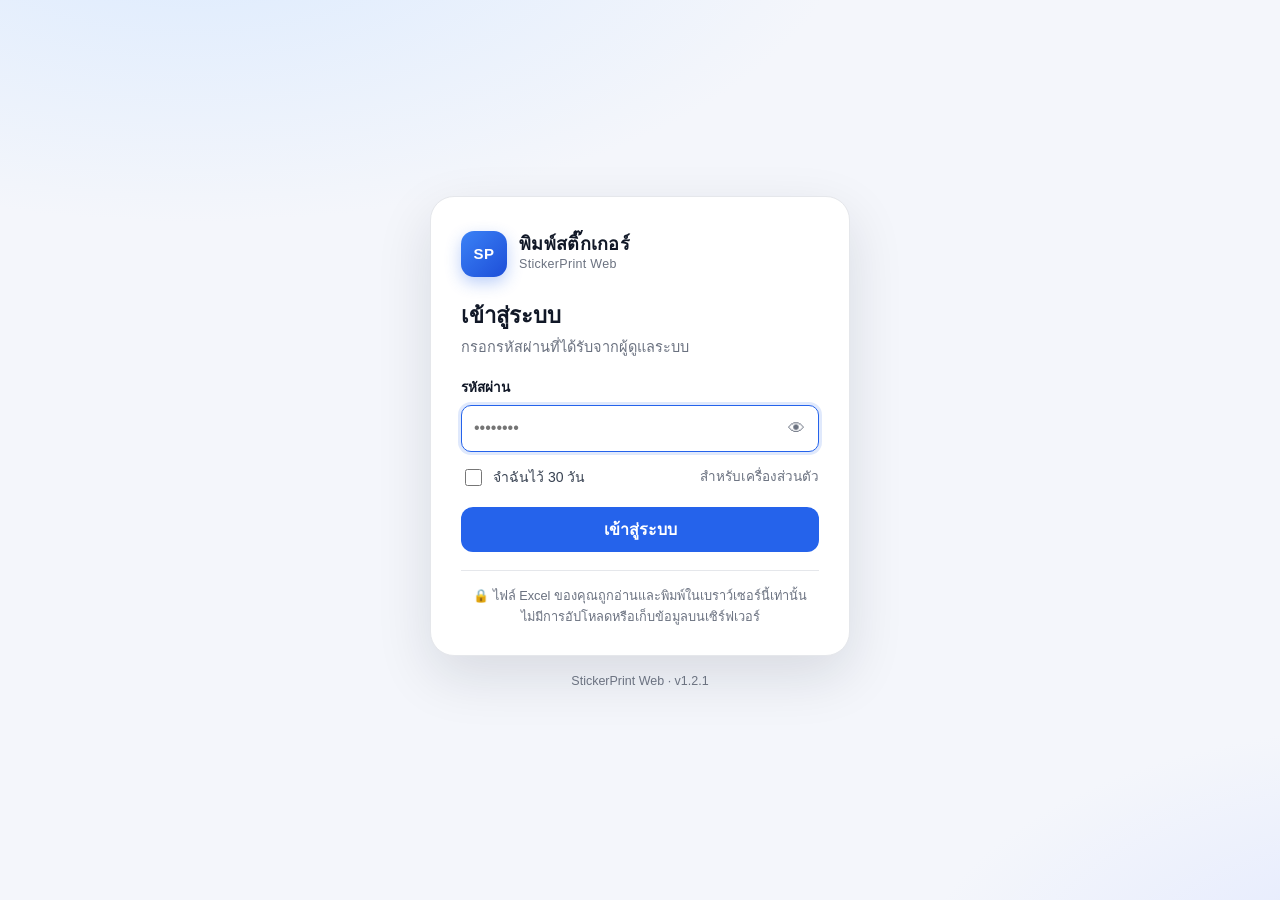
==== web-app/app.html @ 82df8570 "Add web sticker printing app (A4 2x5 film/vision templates) - v1.2.1" ====
<!DOCTYPE html>
<html lang="th">
<head>
<meta charset="UTF-8">
<meta name="viewport" content="width=device-width, initial-scale=1">
<meta name="robots" content="noindex,nofollow">
<meta name="theme-color" content="#2563eb">
<title>พิมพ์สติ๊กเกอร์ — StickerPrint</title>
<link rel="icon" href="data:image/svg+xml,%3Csvg xmlns='http://www.w3.org/2000/svg' viewBox='0 0 64 64'%3E%3Crect width='64' height='64' rx='14' fill='%232563eb'/%3E%3Ctext x='32' y='44' font-family='Tahoma,Arial,sans-serif' font-size='26' font-weight='bold' fill='%23fff' text-anchor='middle'%3ESP%3C/text%3E%3C/svg%3E">
<link rel="stylesheet" href="css/app.css">
<script src="js/config.js"></script>
<script src="js/sha256.js"></script>
<script src="js/auth.js"></script>
<script>
  if (!window.Auth || !window.Auth.isAuthed()) {
    location.replace("login.html");
  }
</script>
</head>
<body>

<header class="topbar">
  <div class="brand">
    <span class="logo">SP</span>
    <span class="brand-text"><b>พิมพ์สติ๊กเกอร์</b><small>StickerPrint</small></span>
  </div>

  <nav class="stepper" aria-label="ขั้นตอนการทำงาน">
    <button class="st is-on" data-go="1" type="button"><span class="c">1</span><span class="lbl">เลือกข้อมูล</span></button>
    <span class="bar" aria-hidden="true"></span>
    <button class="st" data-go="2" type="button" disabled><span class="c">2</span><span class="lbl">เลือกรูปแบบป้าย</span></button>
    <span class="bar" aria-hidden="true"></span>
    <button class="st" data-go="3" type="button" disabled><span class="c">3</span><span class="lbl">พิมพ์</span></button>
  </nav>

  <div class="topbar-actions">
    <button id="btnHelp" class="btn btn-ghost btn-sm" type="button">วิธีใช้</button>
    <button id="btnLogout" class="btn btn-ghost btn-sm" type="button">ออกจากระบบ</button>
  </div>
</header>

<main class="app-main">

  <!-- ============================================================ STEP 1 -->
  <section id="step1" class="step-panel">
    <div class="page-head">
      <h1>ขั้นที่ 1 — เลือกข้อมูลที่จะพิมพ์</h1>
      <p>ลากไฟล์ Excel มาวางได้เลย หรือกดเลือกไฟล์ — ข้อมูลถูกอ่านในเครื่องคุณเท่านั้น ไม่มีการอัปโหลด</p>
    </div>

    <div class="grid2">
      <div class="column">
        <div class="card">
          <h3 class="card-title">1) ไฟล์ข้อมูล</h3>

          <div id="dropZone" class="dropzone" tabindex="0" role="button" aria-label="เลือกไฟล์ Excel">
            <div class="drop-icon" aria-hidden="true">📄</div>
            <div class="drop-big">ลากไฟล์ Excel มาวางตรงนี้</div>
            <div class="drop-small">รองรับ .xls &nbsp;.xlsx &nbsp;.xlsm &nbsp;.csv</div>
            <button id="btnPick" class="btn btn-primary" type="button">เลือกไฟล์…</button>
            <input id="fileInput" type="file" accept=".xls,.xlsx,.xlsm,.csv,.txt" hidden>
          </div>

          <div id="fileLoaded" class="file-loaded hidden">
            <div class="ok-badge" aria-hidden="true">✓</div>
            <div class="file-info">
              <b id="fileName">—</b>
              <span id="fileMeta">—</span>
            </div>
            <button id="btnChangeFile" class="btn btn-outline btn-sm" type="button">เปลี่ยนไฟล์</button>
          </div>

          <div id="sheetRow" class="field-block hidden">
            <label for="sheetSelect">ชีตข้อมูล</label>
            <select id="sheetSelect" class="inp"></select>
          </div>

          <div id="warnId" class="notice warn hidden"></div>
          <div id="parseNote" class="notice info hidden"></div>
          <div id="demoNote" class="notice info hidden">นี่คือ <b>ข้อมูลตัวอย่าง</b> สำหรับลองใช้ — เลือกไฟล์จริงเมื่อพร้อม</div>

          <p class="demo-line"><button id="btnDemo" class="link-btn" type="button">ลองใช้ข้อมูลตัวอย่าง (สมมติ)</button></p>
        </div>

        <div class="card">
          <h3 class="card-title">2) ค้นหาหรือเลือกเฉพาะบางกลุ่ม <small class="muted">(ไม่บังคับ)</small></h3>
          <div class="field-row">
            <input id="searchInput" class="inp grow" type="search" placeholder="พิมพ์ชื่อ เลขบัตร หรือชุมชน…" autocomplete="off">
            <select id="tambonSelect" class="inp">
              <option value="">ทุกตำบล / ชุมชน</option>
            </select>
          </div>
          <div class="count-line">
            <span id="countBadge">ยังไม่มีข้อมูล</span>
            <button id="btnClearFilter" class="link-btn" type="button">ล้างตัวกรอง</button>
          </div>
        </div>
      </div>

      <div class="card table-card">
        <div class="table-head">
          <h3 class="card-title">ตัวอย่างรายชื่อ</h3>
          <span id="tableCount" class="badge">0</span>
        </div>
        <div class="table-wrap">
          <table id="dataTable">
            <thead>
              <tr>
                <th class="w-no">#</th>
                <th>ชื่อ - สกุล</th>
                <th>เลขบัตรประชาชน</th>
                <th>ที่อยู่</th>
                <th>สายตา / คัดกรอง</th>
              </tr>
            </thead>
            <tbody></tbody>
          </table>
        </div>
        <p id="tableNote" class="hint">ข้อมูลจะแสดงหลังเลือกไฟล์</p>
      </div>
    </div>
  </section>

  <!-- ============================================================ STEP 2 -->
  <section id="step2" class="step-panel hidden">
    <div class="page-head">
      <h1>ขั้นที่ 2 — เลือกรูปแบบป้าย</h1>
      <p>เลือกแบบป้ายที่มี แล้วเลือกข้อความที่อยากให้พิมพ์ — พรีวิวทางขวาจะเปลี่ยนตามทันที</p>
    </div>

    <div class="grid2">
      <div class="column">
        <div class="card">
          <h3 class="card-title">1) แบบป้าย</h3>
          <div id="templateList" class="template-list"></div>
        </div>

        <div class="card">
          <h3 class="card-title">2) ข้อความบนป้าย <span id="tokenHint" class="muted small"></span></h3>
          <div id="tokenGrid" class="check-grid">
            <label class="chk"><input type="checkbox" data-token="no" checked><span>ลำดับที่</span></label>
            <label class="chk"><input type="checkbox" data-token="name" checked><span>ชื่อ - สกุล</span></label>
            <label class="chk"><input type="checkbox" data-token="addr" checked><span>ที่อยู่</span></label>
            <label class="chk"><input type="checkbox" data-token="id" checked><span>เลขบัตรประชาชน</span></label>
            <label class="chk"><input type="checkbox" data-token="year"><span>ปีเกิด (พ.ศ.)</span></label>
            <label class="chk"><input type="checkbox" data-token="lens" checked><span>ค่าสายตา</span></label>
          </div>
          <div id="tokenNote" class="notice info hidden">แม่แบบสำเร็จรูปนี้กำหนดข้อความและตำแหน่งไว้แล้ว — ใช้ปุ่ม “ตั้งค่ากระดาษเอง” หากต้องการแบบอิสระ</div>

          <div id="logoBar" class="logo-bar hidden">
            <div class="logo-thumb"><img id="logoThumb" alt="โลโก้บนป้าย"></div>
            <div class="logo-info">
              <b>โลโก้บนป้าย</b>
              <span id="logoState">รูปเริ่มต้นของโปรแกรม</span>
            </div>
            <div class="logo-actions">
              <button id="btnLogoPick" class="btn btn-outline btn-sm" type="button">เปลี่ยนโลโก้…</button>
              <button id="btnLogoReset" class="btn btn-ghost btn-sm" type="button">คืนค่าเดิม</button>
            </div>
            <input id="logoInput" type="file" accept="image/*" hidden>
          </div>
        </div>

        <details class="card settings-card" id="customSettings">
          <summary>ตั้งค่ากระดาษเอง</summary>
          <div class="settings-grid">
            <label>กระดาษ
              <select id="optPaper" class="inp">
                <option value="a4">A4 (210 × 297 มม.)</option>
                <option value="a5">A5 (148 × 210 มม.)</option>
                <option value="a3">A3 (297 × 420 มม.)</option>
                <option value="letter">Letter (216 × 279 มม.)</option>
              </select>
            </label>
            <label>แนวกระดาษ
              <select id="optLandscape" class="inp">
                <option value="0">แนวตั้ง</option>
                <option value="1">แนวนอน</option>
              </select>
            </label>
            <label>ขอบซ้าย-ขวา (มม.)
              <input id="optMarginX" class="inp" type="number" min="0" max="50" step="0.1" value="10">
            </label>
            <label>ขอบบน-ล่าง (มม.)
              <input id="optMarginY" class="inp" type="number" min="0" max="50" step="0.1" value="10">
            </label>
            <label>คอลัมน์
              <input id="optCols" class="inp" type="number" min="1" max="8" step="1" value="3">
            </label>
            <label>แถว
              <input id="optRows" class="inp" type="number" min="1" max="20" step="1" value="8">
            </label>
            <label>ระยะห่างแนวนอน (มม.)
              <input id="optGapX" class="inp" type="number" min="0" max="20" step="0.1" value="3">
            </label>
            <label>ระยะห่างแนวตั้ง (มม.)
              <input id="optGapY" class="inp" type="number" min="0" max="20" step="0.1" value="3">
            </label>
            <label>ฟอนต์
              <select id="optFont" class="inp">
                <option value="Tahoma">Tahoma</option>
                <option value="Leelawadee UI">Leelawadee UI</option>
                <option value="TH Sarabun New">TH Sarabun New</option>
                <option value="Angsana New">Angsana New</option>
                <option value="Noto Sans Thai">Noto Sans Thai</option>
                <option value="Arial">Arial</option>
              </select>
            </label>
            <label>ขนาดตัวอักษร (pt)
              <input id="optFontSize" class="inp" type="number" min="4" max="30" step="0.5" value="10">
            </label>
            <label>จัดตำแหน่ง
              <select id="optAlign" class="inp">
                <option value="Left">ชิดซ้าย</option>
                <option value="Center">กึ่งกลาง</option>
                <option value="Right">ชิดขวา</option>
              </select>
            </label>
            <label class="chk-inline"><input id="optBorders" type="checkbox" checked> เส้นกรอบป้าย</label>
            <label class="chk-inline"><input id="optRestart" type="checkbox"> เริ่มเลขใหม่ทุกหน้า</label>
          </div>
          <p class="hint">แบบป้าย “ตั้งค่าเอง” ใช้ค่าจากช่องเหล่านี้ — ขยับตำแหน่งทั้งแผ่นได้ในขั้นที่ 3</p>
        </details>
      </div>

      <div class="card preview-card">
        <div class="table-head">
          <h3 class="card-title">ตัวอย่างหน้ากระดาษ</h3>
          <span id="specBadge" class="badge"></span>
        </div>
        <div class="preview-stage" id="previewStage">
          <div class="preview-empty">เลือกไฟล์ข้อมูลก่อนเพื่อดูตัวอย่าง</div>
        </div>
        <div class="pager">
          <button id="btnPrevPage" class="btn btn-outline btn-sm" type="button">◀ ก่อนหน้า</button>
          <span id="pageLabel">หน้า 0 / 0</span>
          <button id="btnNextPage" class="btn btn-outline btn-sm" type="button">ถัดไป ▶</button>
        </div>
      </div>
    </div>
  </section>

  <!-- ============================================================ STEP 3 -->
  <section id="step3" class="step-panel hidden">
    <div class="page-head">
      <h1>ขั้นที่ 3 — พิมพ์</h1>
      <p>แนะนำให้ทดลองพิมพ์หน้าแรก 1 แผ่น เพื่อดูว่าป้ายตรงกับกระดาษ แล้วค่อยพิมพ์ทั้งหมด</p>
    </div>

    <div class="summary-grid">
      <div class="sum-tile"><b id="sumLabels">0</b><span>ป้ายทั้งหมด</span></div>
      <div class="sum-tile"><b id="sumPages">0</b><span>หน้ากระดาษ</span></div>
      <div class="sum-tile"><b id="sumMode" class="sum-mode">—</b><span>แบบป้าย</span></div>
    </div>

    <div class="print-actions">
      <button id="btnTrial" class="action-card" type="button">
        <span class="ico" aria-hidden="true">🖨</span>
        <span class="action-text"><b>ทดลองพิมพ์ 1 หน้า</b><small>เช็กตำแหน่งก่อนพิมพ์จริง ประหยัดป้าย</small></span>
      </button>
      <button id="btnPrintAll" class="action-card primary" type="button">
        <span class="ico" aria-hidden="true">🖨</span>
        <span class="action-text"><b id="printAllLabel">พิมพ์ทั้งหมด</b><small>พิมพ์สติ๊กเกอร์ทั้งงาน</small></span>
      </button>
      <button id="btnPdf" class="action-card" type="button">
        <span class="ico" aria-hidden="true">📄</span>
        <span class="action-text"><b>บันทึกเป็น PDF</b><small>เก็บไว้พิมพ์ทีหลังได้</small></span>
      </button>
      <button id="btnPng" class="action-card" type="button">
        <span class="ico" aria-hidden="true">🖼</span>
        <span class="action-text"><b>บันทึกภาพ PNG</b><small>เฉพาะหน้าที่กำลังดู (300 dpi)</small></span>
      </button>
    </div>

    <div class="card checklist">
      <div class="check-row"><span class="dot ok" id="checkData">✓</span><span>เลือกข้อมูลแล้ว</span></div>
      <div class="check-row"><span class="dot ok" id="checkTpl">✓</span><span>เลือกรูปแบบป้ายแล้ว</span></div>
      <div class="check-row"><span class="dot" id="checkTrial"></span><span id="checkTrialText">ยังไม่ได้ทดลองพิมพ์หน้าแรก</span></div>
      <p class="hint" id="trialHint">💡 แนะนำให้กดทดลองพิมพ์ก่อน 1 แผ่น เพื่อกันป้ายเปลืองทั้งงาน</p>
    </div>

    <details class="card">
      <summary>ป้ายไม่ตรงกระดาษ? ปรับตำแหน่งทั้งแผ่น</summary>
      <p class="hint">กดลูกศรเพื่อขยับทั้งแผ่นทีละ 0.5 มม. ค่านี้จะถูกจำไว้ในเบราว์เซอร์นี้ให้ครั้งต่อไป</p>
      <div class="nudge">
        <span></span><button class="nudge-btn" data-dx="0" data-dy="-0.5" type="button" aria-label="ขยับขึ้น">▲</button><span></span>
        <button class="nudge-btn" data-dx="-0.5" data-dy="0" type="button" aria-label="ขยับซ้าย">◀</button>
        <div class="nudge-mid" id="nudgeValue">ตำแหน่งปกติ</div>
        <button class="nudge-btn" data-dx="0.5" data-dy="0" type="button" aria-label="ขยับขวา">▶</button>
        <span></span><button class="nudge-btn" data-dx="0" data-dy="0.5" type="button" aria-label="ขยับลง">▼</button><span></span>
      </div>
      <div class="field-row"><button id="btnNudgeReset" class="btn btn-outline btn-sm" type="button">คืนค่าเดิม</button></div>
    </details>

    <div class="notice warn">
      <b>ก่อนกดพิมพ์:</b> ในหน้าต่างพิมพ์ของเบราว์เซอร์ ให้เลือกเครื่องพิมพ์, ตั้ง <b>Margins = None</b> และปิด <b>Headers and footers</b> — ขนาดกระดาษจะถูกกำหนดให้อัตโนมัติ
    </div>
  </section>

</main>

<footer class="app-footer">
  <div class="foot-note" id="footNote">ขั้นที่ 1 จาก 3</div>
  <div class="foot-nav">
    <button id="btnBack" class="btn btn-outline" type="button" disabled>← ย้อนกลับ</button>
    <button id="btnNext" class="btn btn-primary" type="button" disabled>ถัดไป →</button>
  </div>
</footer>

<div id="printRoot" aria-hidden="true"></div>

<div id="busy" class="busy hidden" role="status" aria-live="polite">
  <div class="busy-card">
    <div class="spinner" aria-hidden="true"></div>
    <b id="busyTitle">กำลังทำงาน…</b>
    <span id="busyText"></span>
  </div>
</div>

<div id="toast" class="toast" role="status" aria-live="polite"></div>

<dialog id="helpDialog" class="help-dialog">
  <div class="help-head">
    <h2>วิธีใช้แบบเร็ว</h2>
    <button id="btnCloseHelp" class="btn btn-ghost btn-sm" type="button">ปิด</button>
  </div>
  <div class="help-body">
    <ol>
      <li><b>เลือกไฟล์</b> — ลากไฟล์ .xls / .xlsx / .xlsm / .csv มาวาง หรือกด “เลือกไฟล์…” (ข้อมูลอยู่ในเครื่อง ไม่ถูกส่งขึ้นเว็บ)</li>
      <li><b>เลือกแบบป้าย</b> — “ติดซองฟิล์ม A4 2×5” สำหรับข้อมูลทั่วไป หรือ “ผลตรวจสายตา A4 2×5” สำหรับไฟล์ผลตรวจวัดสายตา</li>
      <li><b>ทดลองพิมพ์ 1 หน้า</b> — เช็กว่าป้ายตรงกรอบกระดาษ ถ้าไม่ตรงใช้ปุ่มลูกศรขยับทีละ 0.5 มม.</li>
      <li><b>พิมพ์ทั้งหมด</b> — หรือบันทึกเป็น PDF / PNG เก็บไว้ก่อนก็ได้</li>
    </ol>
    <p class="hint">ในหน้าต่างพิมพ์: เลือกเครื่องพิมพ์, Margins = None, ปิด Headers and footers, Scale = 100%</p>
    <p class="hint">ไฟล์ Excel ไม่ถูกอัปโหลด — ทุกอย่างทำงานในเบราว์เซอร์ของคุณ</p>
  </div>
</dialog>

<style id="printPageStyle"></style>

<script src="libs/xlsx.full.min.js"></script>
<script src="js/templates.js"></script>
<script src="js/fields.js"></script>
<script src="js/spreadsheet.js"></script>
<script src="js/renderer.js"></script>
<script src="js/pdf.js"></script>
<script src="js/app.js"></script>
</body>
</html>
---- web-app/css/app.css ----
/* =========================================================
   StickerPrint Web — สไตล์หลัก
   ========================================================= */
:root{
  --bg:#f4f6fb;
  --card:#ffffff;
  --ink:#111827;
  --body:#374151;
  --muted:#6b7280;
  --accent:#2563eb;
  --accent-d:#1d4ed8;
  --accent-soft:#eff6ff;
  --line:#e5e7eb;
  --ok:#059669;
  --ok-soft:#ecfdf5;
  --warn:#b45309;
  --warn-soft:#fffbeb;
  --danger:#dc2626;
  --danger-soft:#fef2f2;
  --shadow:0 10px 30px rgba(15,23,42,.08);
}
*{box-sizing:border-box}
html,body{margin:0;padding:0}
body{
  background:var(--bg);
  color:var(--body);
  font-family:'Leelawadee UI','Segoe UI',Tahoma,'Noto Sans Thai',sans-serif;
  font-size:16px;
  line-height:1.55;
  min-height:100vh;
  display:flex;
  flex-direction:column;
}
button,input,select,textarea{font:inherit}
button{cursor:pointer}
img{max-width:100%}
.hidden{display:none !important}

/* ---------- buttons ---------- */
.btn{
  display:inline-flex; align-items:center; justify-content:center; gap:8px;
  border:none; border-radius:11px; padding:11px 18px;
  font-weight:700; font-size:15.5px; line-height:1.2;
  transition:background .15s, border-color .15s, color .15s, transform .05s;
  white-space:nowrap;
}
.btn:active{transform:translateY(1px)}
.btn:disabled{opacity:.45; cursor:not-allowed}
.btn-primary{background:var(--accent); color:#fff}
.btn-primary:hover:not(:disabled){background:var(--accent-d)}
.btn-outline{background:#fff; color:var(--ink); border:1px solid #cbd5e1}
.btn-outline:hover:not(:disabled){background:#f8fafc}
.btn-ghost{background:transparent; color:var(--muted)}
.btn-ghost:hover:not(:disabled){background:#f1f5f9; color:var(--ink)}
.btn-sm{padding:8px 12px; font-size:14px; border-radius:9px}
.link-btn{background:none; border:none; color:var(--accent); font-weight:700; padding:0; font-size:14.5px}
.link-btn:hover{text-decoration:underline}

/* ---------- topbar ---------- */
.topbar{
  position:sticky; top:0; z-index:40;
  background:rgba(255,255,255,.96);
  backdrop-filter:blur(10px);
  border-bottom:1px solid var(--line);
  padding:12px 26px;
  display:flex; align-items:center; gap:24px; flex-wrap:wrap;
}
.brand{display:flex; align-items:center; gap:11px; margin-right:auto; color:var(--ink)}
.brand .logo{
  width:38px; height:38px; border-radius:11px;
  background:linear-gradient(135deg,#3b82f6,#1d4ed8);
  color:#fff; font-size:13px; font-weight:800; letter-spacing:.5px;
  display:flex; align-items:center; justify-content:center;
  box-shadow:0 4px 12px rgba(37,99,235,.28);
}
.brand-text{display:flex; flex-direction:column; line-height:1.15}
.brand-text b{font-size:16px}
.brand-text small{color:var(--muted); font-size:11.5px; letter-spacing:.4px}
.stepper{display:flex; align-items:center; gap:8px}
.st{
  display:flex; align-items:center; gap:8px;
  background:none; border:none; padding:6px 4px;
  color:var(--muted); font-weight:700; border-radius:9px;
}
.st:disabled{opacity:.5; cursor:not-allowed}
.st .c{
  width:30px; height:30px; border-radius:50%;
  border:2px solid #cbd5e1; display:flex; align-items:center; justify-content:center;
  font-size:14px; font-weight:800; color:var(--muted); flex:none;
  transition:.15s;
}
.st.is-on{color:var(--ink)}
.st.is-on .c{border-color:var(--accent); background:var(--accent); color:#fff}
.st.is-done .c{border-color:var(--ok); background:var(--ok); color:#fff}
.bar{width:30px; height:2px; background:#cbd5e1; border-radius:2px}
.topbar-actions{display:flex; gap:4px}

/* ---------- layout ---------- */
.app-main{
  width:100%; max-width:1180px;
  margin:0 auto;
  padding:26px 20px 130px;
  flex:1;
}
.page-head{margin:0 0 22px}
.page-head h1{font-size:25px; line-height:1.3; color:var(--ink); margin:0 0 4px}
.page-head p{margin:0; color:var(--muted); font-size:15.5px}
.grid2{display:grid; grid-template-columns:minmax(330px,430px) minmax(0,1fr); gap:20px; align-items:start}
.column{display:flex; flex-direction:column; gap:18px; min-width:0}
.card{
  background:var(--card); border:1px solid var(--line);
  border-radius:16px; padding:20px; min-width:0;
}
.card-title{font-size:16.5px; color:var(--ink); margin:0 0 14px; font-weight:700}
.muted{color:var(--muted); font-weight:400}
.small{font-size:13.5px}
.hint{color:var(--muted); font-size:14px; margin:12px 0 0}
.badge{
  display:inline-flex; align-items:center; gap:5px;
  background:var(--accent-soft); color:var(--accent);
  font-size:12.5px; font-weight:700; padding:4px 10px; border-radius:999px;
  white-space:nowrap;
}

/* ---------- step 1 ---------- */
.dropzone{
  border:2px dashed #93c5fd; border-radius:14px;
  background:var(--accent-soft);
  padding:26px 18px; text-align:center;
  transition:background .15s, border-color .15s;
  outline:none;
}
.dropzone:hover,.dropzone:focus-visible,.dropzone.is-hot{border-color:var(--accent); background:#e0edff}
.drop-icon{font-size:30px; line-height:1; margin-bottom:8px}
.drop-big{font-size:17px; font-weight:800; color:var(--ink); margin-bottom:2px}
.drop-small{font-size:13.5px; color:var(--muted); margin-bottom:14px}
.file-loaded{
  display:flex; align-items:center; gap:13px;
  background:var(--ok-soft); border:1px solid #a7f3d0;
  border-radius:14px; padding:14px 15px;
}
.ok-badge{
  width:38px; height:38px; border-radius:50%; flex:none;
  background:var(--ok); color:#fff; font-weight:800;
  display:flex; align-items:center; justify-content:center;
}
.file-info{flex:1; min-width:0; display:flex; flex-direction:column; line-height:1.35}
.file-info b{color:var(--ink); overflow-wrap:anywhere}
.file-info span{color:var(--muted); font-size:13.5px}
.field-block{margin-top:14px}
.field-block label{display:block; font-size:13.5px; font-weight:700; color:var(--ink); margin-bottom:5px}
.field-row{display:flex; gap:10px; flex-wrap:wrap; align-items:center}
.inp{
  width:100%; border:1px solid #cbd5e1; border-radius:10px;
  padding:10px 12px; background:#fff; color:var(--ink); min-width:0;
  outline:none; transition:border-color .15s, box-shadow .15s;
}
.inp:focus{border-color:var(--accent); box-shadow:0 0 0 3px rgba(37,99,235,.14)}
.field-row .inp.grow{flex:1; min-width:180px}
.field-row select.inp{width:auto; min-width:150px}
.notice{
  border-radius:12px; padding:11px 14px; font-size:14.5px;
  margin-top:14px; line-height:1.5;
}
.notice.warn{background:var(--warn-soft); border:1px solid #fde68a; color:#78350f}
.notice.info{background:var(--accent-soft); border:1px solid #bfdbfe; color:#1e3a8a}
.notice.error{background:var(--danger-soft); border:1px solid #fecaca; color:#991b1b}
.demo-line{margin:12px 0 0; text-align:center}
.count-line{display:flex; justify-content:space-between; align-items:center; gap:12px; margin-top:13px; color:var(--muted); font-size:14px}
.table-card{display:flex; flex-direction:column; min-height:520px}
.table-head{display:flex; align-items:center; justify-content:space-between; gap:12px; margin-bottom:10px}
.table-head .card-title{margin:0}
.table-wrap{flex:1; overflow:auto; max-height:560px; border-radius:10px; border:1px solid #f1f5f9}
table{width:100%; border-collapse:collapse; font-size:14.5px}
thead th{
  position:sticky; top:0; z-index:2;
  background:#f8fafc; color:var(--muted);
  font-size:12.8px; font-weight:700; text-align:left;
  padding:9px 10px; border-bottom:1px solid var(--line); white-space:nowrap;
}
tbody td{padding:8px 10px; border-bottom:1px solid #f1f5f9; color:var(--ink); vertical-align:top}
tbody tr:nth-child(even){background:#fbfcfe}
tbody tr:hover{background:var(--accent-soft)}
.w-no{width:52px}
td.num{color:var(--muted); font-variant-numeric:tabular-nums}
td.id-bad{color:var(--warn); font-weight:700}
td.mono{font-variant-numeric:tabular-nums; white-space:nowrap}
.empty-row td{text-align:center; color:var(--muted); padding:30px 10px}

/* ---------- step 2 ---------- */
.template-list{display:flex; flex-direction:column; gap:10px}
.tpl-card{
  display:flex; gap:12px; align-items:flex-start; text-align:left;
  border:2px solid var(--line); border-radius:13px;
  padding:13px 14px; background:#fff; color:var(--body);
  transition:border-color .15s, background .15s;
}
.tpl-card:hover{border-color:#bfdbfe; background:#fafdff}
.tpl-card.is-sel{border-color:var(--accent); background:var(--accent-soft)}
.tpl-icon{
  width:38px; height:38px; border-radius:10px; flex:none;
  display:flex; align-items:center; justify-content:center;
  background:#e2e8f0; color:var(--ink); font-size:19px;
}
.tpl-card.is-sel .tpl-icon{background:var(--accent); color:#fff}
.tpl-body{flex:1; min-width:0}
.tpl-body b{display:block; color:var(--ink); font-size:15.5px; line-height:1.35}
.tpl-body span{display:block; color:var(--muted); font-size:13.5px; margin-top:1px}
.tpl-badge{
  flex:none; align-self:center; font-size:11.5px; font-weight:700;
  color:var(--ok); background:var(--ok-soft); border-radius:999px; padding:3px 9px;
  white-space:nowrap;
}
.check-grid{display:grid; grid-template-columns:1fr 1fr; gap:9px}
.chk,.chk-inline{
  display:flex; gap:9px; align-items:center;
  border:1px solid var(--line); border-radius:11px;
  padding:10px 11px; cursor:pointer; color:var(--ink); background:#fff;
  font-size:14.5px; user-select:none;
}
.chk input,.chk-inline input{width:18px; height:18px; accent-color:var(--accent); flex:none}
.chk.is-on{border-color:#93c5fd; background:var(--accent-soft)}
.chk:has(input:disabled){opacity:.55; cursor:not-allowed}
.chk-inline{border:none; padding:4px 0; background:transparent}
.check-grid.is-disabled{opacity:.55; pointer-events:none}
.logo-bar{
  display:flex; align-items:center; gap:12px; flex-wrap:wrap;
  margin-top:14px; padding:11px 12px;
  border:1px solid var(--line); border-radius:12px; background:#f8fafc;
}
.logo-thumb{
  width:52px; height:42px; border-radius:8px; background:#fff;
  border:1px solid var(--line); display:flex; align-items:center; justify-content:center;
  padding:4px; flex:none;
}
.logo-thumb img{max-height:100%; object-fit:contain}
.logo-info{flex:1; min-width:150px; display:flex; flex-direction:column; line-height:1.3}
.logo-info b{color:var(--ink); font-size:14.5px}
.logo-info span{color:var(--muted); font-size:13px}
.logo-actions{display:flex; gap:4px; flex-wrap:wrap}
.settings-card summary{
  cursor:pointer; font-weight:800; color:var(--ink); font-size:16px;
  list-style-position:outside;
}
.settings-card[open] summary{margin-bottom:14px}
.settings-grid{
  display:grid; grid-template-columns:1fr 1fr; gap:12px;
}
.settings-grid label{display:flex; flex-direction:column; gap:5px; font-size:13px; font-weight:700; color:var(--ink)}
.settings-grid .chk-inline{flex-direction:row; font-weight:600; font-size:14px}
.preview-card{position:sticky; top:92px}
.preview-stage{
  background:#e8edf5; border-radius:14px; padding:18px;
  display:flex; align-items:center; justify-content:center;
  min-height:360px; overflow:hidden;
}
.preview-stage .page-canvas{
  max-width:100%; height:auto; display:block;
  background:#fff; box-shadow:0 8px 26px rgba(15,23,42,.16);
}
.preview-empty{color:#64748b; font-size:14.5px; text-align:center; padding:40px 10px}
.preview-loading{color:#64748b; font-size:14.5px}
.pager{display:flex; align-items:center; justify-content:center; gap:12px; margin-top:12px; color:var(--muted); font-size:14px}
.pager span{min-width:110px; text-align:center}

/* ---------- step 3 ---------- */
.summary-grid{display:grid; grid-template-columns:repeat(3,1fr); gap:12px; margin-bottom:18px}
.sum-tile{background:var(--accent-soft); border-radius:14px; padding:16px; text-align:center}
.sum-tile b{display:block; font-size:30px; line-height:1.15; color:var(--accent); font-variant-numeric:tabular-nums}
.sum-tile b.sum-mode{font-size:17px; padding-top:7px; line-height:1.3}
.sum-tile span{color:var(--body); font-size:13.5px}
.print-actions{display:grid; grid-template-columns:1fr 1fr; gap:12px}
.action-card{
  display:flex; align-items:center; gap:15px; text-align:left;
  background:#fff; border:2px solid var(--line); border-radius:15px;
  padding:18px; color:var(--ink);
  transition:border-color .15s, box-shadow .15s, background .15s;
}
.action-card:hover:not(:disabled){border-color:#93c5fd; box-shadow:0 6px 18px rgba(37,99,235,.09)}
.action-card.primary{background:var(--accent); border-color:var(--accent); color:#fff}
.action-card.primary:hover:not(:disabled){background:var(--accent-d); border-color:var(--accent-d)}
.action-card:disabled{opacity:.45; cursor:not-allowed}
.action-card .ico{font-size:27px; line-height:1; flex:none}
.action-text{display:flex; flex-direction:column; line-height:1.35; min-width:0}
.action-text b{font-size:16.5px}
.action-text small{opacity:.75; font-size:13px}
.checklist{margin-top:18px; padding:16px 20px}
.check-row{display:flex; align-items:center; gap:10px; padding:4px 0; color:var(--ink); font-size:14.5px}
.dot{
  width:22px; height:22px; border-radius:50%; flex:none;
  border:2px solid #cbd5e1; display:inline-flex; align-items:center; justify-content:center;
  font-size:12px; font-weight:800; color:#fff;
}
.dot.ok{background:var(--ok); border-color:var(--ok)}
.nudge{
  display:grid; grid-template-columns:auto auto auto; gap:8px;
  align-items:center; justify-content:start; margin-top:12px;
}
.nudge-btn{
  width:46px; height:46px; border-radius:10px;
  border:1px solid #cbd5e1; background:#fff; color:var(--ink); font-size:17px;
}
.nudge-btn:hover{background:var(--accent-soft); border-color:#93c5fd}
.nudge-mid{text-align:center; font-size:13.5px; color:var(--muted); min-width:170px}
.nudge + .field-row{margin-top:10px}

/* ---------- footer ---------- */
.app-footer{
  position:fixed; left:0; right:0; bottom:0; z-index:30;
  background:rgba(255,255,255,.97); backdrop-filter:blur(10px);
  border-top:1px solid var(--line);
  padding:13px 26px;
  display:flex; align-items:center; justify-content:space-between; gap:16px;
}
.foot-note{color:var(--muted); font-size:13.5px; min-width:0; overflow:hidden; text-overflow:ellipsis; white-space:nowrap}
.foot-nav{display:flex; gap:9px; flex:none}

/* ---------- busy / toast / dialog ---------- */
.busy{
  position:fixed; inset:0; z-index:1000;
  background:rgba(15,23,42,.35); backdrop-filter:blur(3px);
  display:flex; align-items:center; justify-content:center; padding:20px;
}
.busy-card{
  background:#fff; border-radius:18px; padding:26px 30px; min-width:280px; max-width:420px;
  box-shadow:var(--shadow); display:flex; flex-direction:column; align-items:center;
  text-align:center; gap:7px;
}
.busy-card b{color:var(--ink); font-size:16px}
.busy-card span{color:var(--muted); font-size:14px; font-variant-numeric:tabular-nums}
.spinner{
  width:34px; height:34px; border-radius:50%;
  border:3px solid #dbeafe; border-top-color:var(--accent);
  animation:spin .8s linear infinite; margin-bottom:5px;
}
@keyframes spin{to{transform:rotate(360deg)}}
.toast{
  position:fixed; left:50%; bottom:88px; transform:translate(-50%,14px);
  z-index:1100; max-width:min(560px,92vw);
  background:#111827; color:#fff; border-radius:12px;
  padding:11px 18px; font-size:14.5px;
  opacity:0; pointer-events:none; transition:opacity .2s, transform .2s;
  box-shadow:0 10px 30px rgba(15,23,42,.28);
}
.toast.show{opacity:1; transform:translate(-50%,0)}
.toast.error{background:#b91c1c}
.toast.ok{background:#047857}
.help-dialog{
  border:none; border-radius:18px; padding:0; width:min(620px,92vw);
  box-shadow:0 24px 60px rgba(15,23,42,.3); color:var(--body);
}
.help-dialog::backdrop{background:rgba(15,23,42,.4); backdrop-filter:blur(2px)}
.help-head{display:flex; align-items:center; justify-content:space-between; padding:16px 20px; border-bottom:1px solid var(--line)}
.help-head h2{margin:0; font-size:18px; color:var(--ink)}
.help-body{padding:18px 22px 22px}
.help-body ol{margin:0 0 12px; padding-left:22px}
.help-body li{margin-bottom:9px}
.help-body .hint{margin-top:8px}

/* ---------- login ---------- */
.auth-body{
  min-height:100vh; display:flex; align-items:center; justify-content:center;
  padding:24px; background:
    radial-gradient(1100px 520px at 15% -10%, #dbeafe 0%, transparent 60%),
    radial-gradient(900px 480px at 110% 110%, #e0e7ff 0%, transparent 55%),
    var(--bg);
}
.auth-card{
  width:100%; max-width:420px; background:#fff;
  border:1px solid var(--line); border-radius:24px;
  padding:34px 30px 28px; box-shadow:0 20px 55px rgba(15,23,42,.12);
}
.auth-brand{display:flex; align-items:center; gap:12px; margin-bottom:22px}
.auth-brand .logo{
  width:46px; height:46px; border-radius:13px;
  background:linear-gradient(135deg,#3b82f6,#1d4ed8);
  color:#fff; font-weight:800; font-size:15px; letter-spacing:.5px;
  display:flex; align-items:center; justify-content:center;
  box-shadow:0 6px 16px rgba(37,99,235,.3);
}
.auth-brand b{display:block; color:var(--ink); font-size:18px; line-height:1.25}
.auth-brand span{display:block; color:var(--muted); font-size:12.5px; letter-spacing:.3px}
.auth-card h1{margin:0 0 3px; font-size:22px; color:var(--ink)}
.auth-card .sub{margin:0 0 20px; color:var(--muted); font-size:14.5px}
.auth-field{margin-bottom:14px}
.auth-field label{display:block; font-size:13.5px; font-weight:700; color:var(--ink); margin-bottom:6px}
.password-wrap{position:relative}
.password-wrap .inp{padding-right:46px}
.btn-eye{
  position:absolute; top:50%; right:5px; transform:translateY(-50%);
  background:none; border:none; font-size:17px; padding:6px 9px; border-radius:8px; color:var(--muted);
}
.btn-eye:hover{background:#f1f5f9}
.auth-row{display:flex; align-items:center; justify-content:space-between; gap:10px; margin:4px 0 18px}
.auth-row label{display:flex; align-items:center; gap:8px; color:var(--body); font-size:14px; cursor:pointer}
.auth-row input{width:17px; height:17px; accent-color:var(--accent)}
.auth-error{
  background:var(--danger-soft); border:1px solid #fecaca; color:#991b1b;
  border-radius:10px; padding:9px 12px; font-size:14px; margin-bottom:13px;
}
.auth-submit{width:100%; padding:13px; font-size:16px; border-radius:12px}
.auth-note{margin:18px 0 0; padding-top:15px; border-top:1px solid var(--line); color:var(--muted); font-size:12.8px; text-align:center; line-height:1.6}
.auth-note b{color:var(--body)}
.auth-footer{text-align:center; margin-top:16px; color:var(--muted); font-size:12.5px}
.auth-shell{width:100%; max-width:420px}
.auth-shell .auth-card{max-width:none}
.shake{animation:shake .28s ease}
@keyframes shake{
  0%,100%{transform:translateX(0)}
  25%{transform:translateX(-6px)}
  75%{transform:translateX(6px)}
}

/* ---------- print ---------- */
#printRoot{display:none}
.print-page{background:#fff; overflow:hidden; page-break-after:always; break-after:page}
.print-page:last-child{page-break-after:auto; break-after:auto}
.print-page img{width:100%; height:100%; display:block}
@media print{
  html,body{margin:0 !important; padding:0 !important; background:#fff !important}
  body{display:block !important}
  body > *:not(#printRoot){display:none !important}
  #printRoot{display:block !important}
  .print-page{box-shadow:none !important}
}

/* ---------- responsive ---------- */
@media (max-width:980px){
  .grid2{grid-template-columns:1fr}
  .preview-card{position:static}
  .table-card{min-height:380px}
  .preview-stage{min-height:300px}
}
@media (max-width:760px){
  .topbar{padding:11px 14px; gap:12px}
  .brand-text small{display:none}
  .stepper{order:3; width:100%; justify-content:center; gap:4px}
  .st{padding:4px 2px}
  .st .lbl{font-size:12px}
  .bar{width:14px}
  .topbar-actions{order:2}
  .app-main{padding:18px 14px 140px}
  .page-head h1{font-size:21px}
  .card{padding:16px; border-radius:14px}
  .summary-grid{grid-template-columns:1fr 1fr 1fr; gap:8px}
  .sum-tile{padding:12px 8px}
  .sum-tile b{font-size:24px}
  .sum-tile b.sum-mode{font-size:13px; padding-top:5px}
  .print-actions{grid-template-columns:1fr}
  .settings-grid{grid-template-columns:1fr}
  .check-grid{grid-template-columns:1fr}
  .app-footer{padding:11px 14px}
  .foot-note{display:none}
  .foot-nav{width:100%}
  .foot-nav .btn{flex:1}
  .nudge-mid{min-width:130px}
}
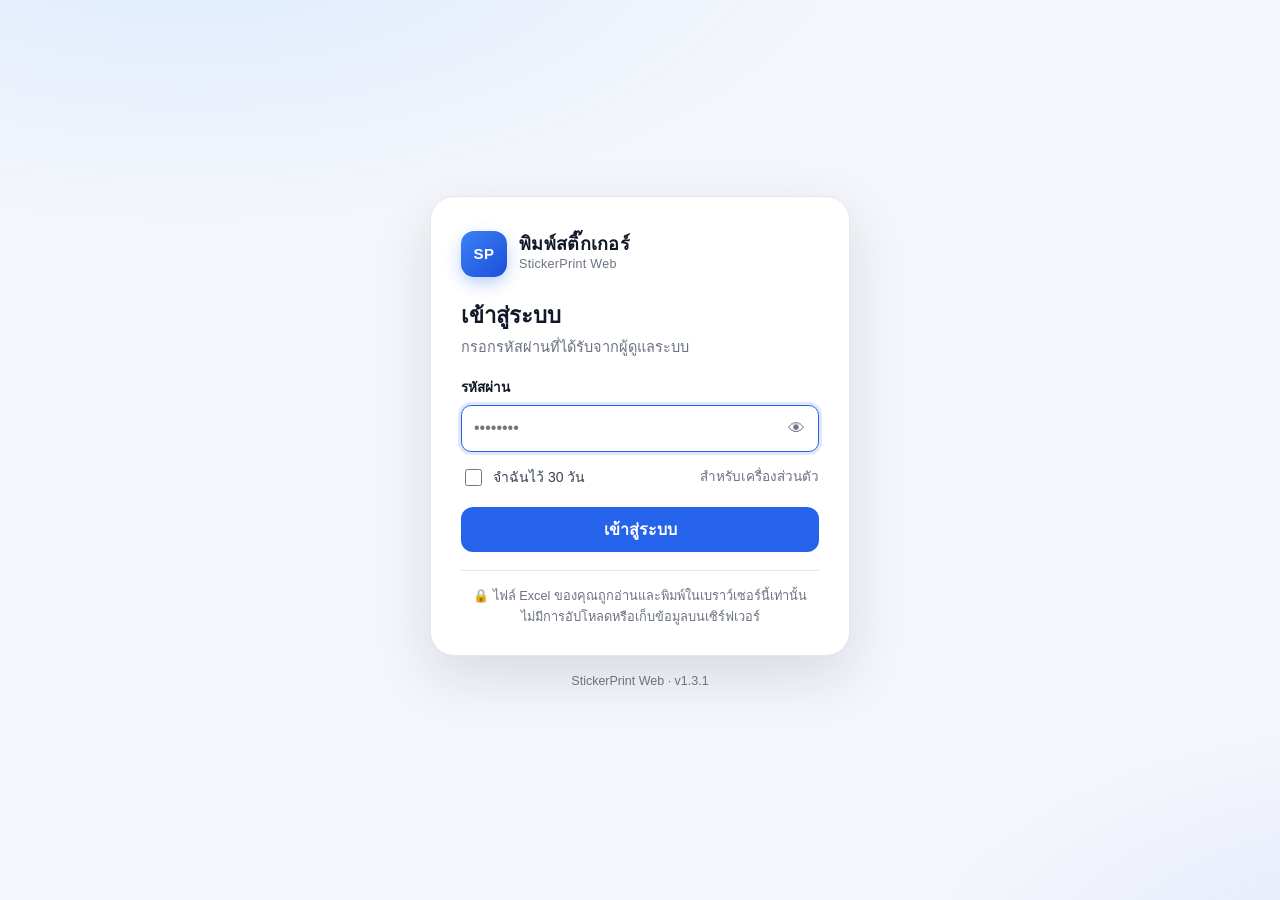
==== commit 4199daeb: "Rename template card to 'Sticker A4 2x5' - v1.3.1" ====
--- a/web-app/app.html
+++ b/web-app/app.html
@@ -327,7 +327,7 @@
   <div class="help-body">
     <ol>
       <li><b>เลือกไฟล์</b> — ลากไฟล์ .xls / .xlsx / .xlsm / .csv มาวาง หรือกด “เลือกไฟล์…” (ข้อมูลอยู่ในเครื่อง ไม่ถูกส่งขึ้นเว็บ)</li>
-      <li><b>เลือกแบบป้าย</b> — “ติดซองฟิล์ม A4 2×5” สำหรับข้อมูลทั่วไป หรือ “ผลตรวจสายตา A4 2×5” สำหรับไฟล์ผลตรวจวัดสายตา</li>
+      <li><b>เลือกแบบป้าย</b> — ใช้แม่แบบ “Sticker A4 2×5” (แบบเดียวตามตัวอย่างที่งานใช้)</li>
       <li><b>ทดลองพิมพ์ 1 หน้า</b> — เช็กว่าป้ายตรงกรอบกระดาษ ถ้าไม่ตรงใช้ปุ่มลูกศรขยับทีละ 0.5 มม.</li>
       <li><b>พิมพ์ทั้งหมด</b> — หรือบันทึกเป็น PDF / PNG เก็บไว้ก่อนก็ได้</li>
     </ol>
